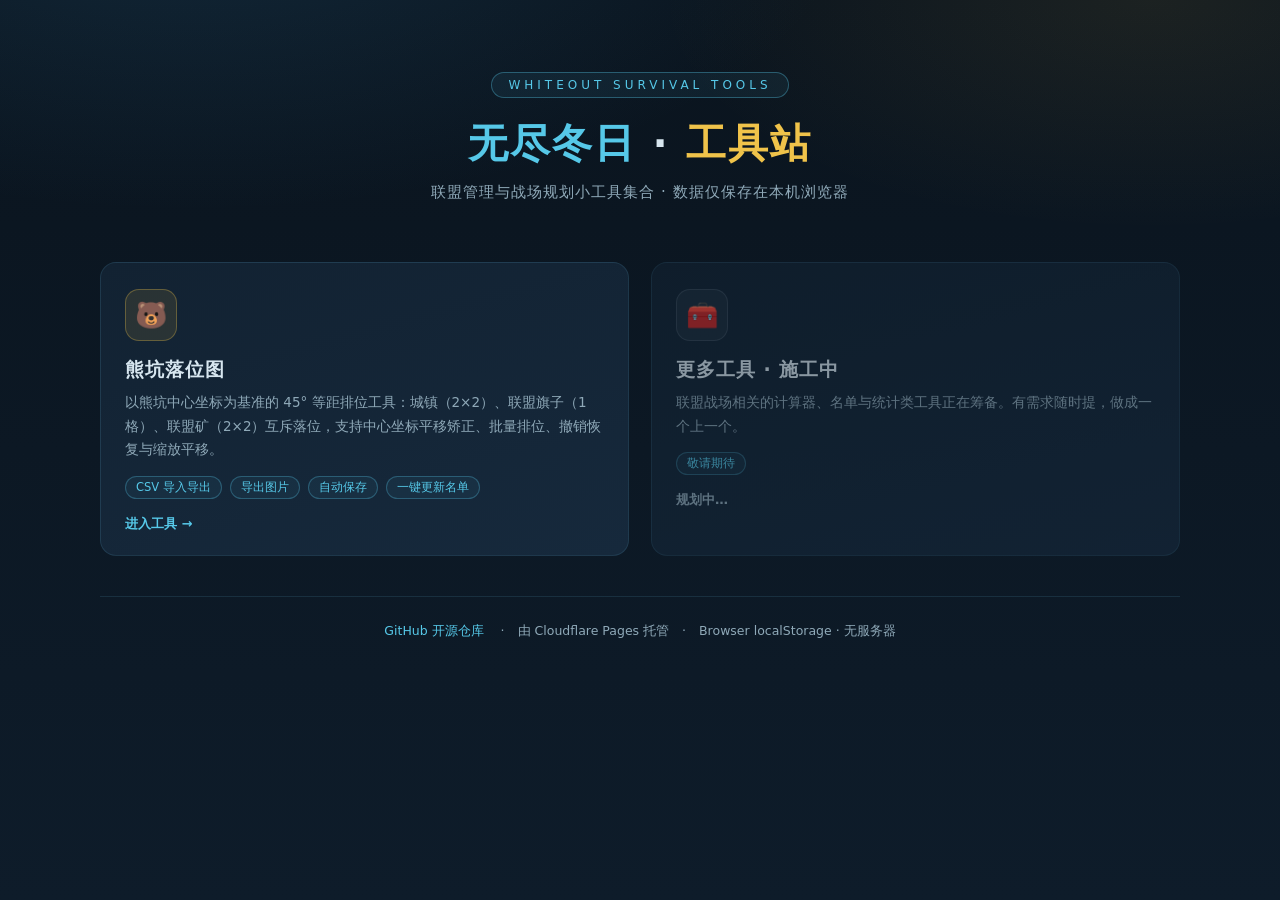
==== index.html @ 7c689478 "新增工具站首页：导航卡片布局，熊坑工具迁移至 /bearpit/ 子路径" ====
<!DOCTYPE html>
<html lang="zh-CN">
<head>
<meta charset="UTF-8" />
<meta name="viewport" content="width=device-width, initial-scale=1" />
<title>无尽冬日工具站 · Whiteout Survival Tools</title>
<style>
  :root {
    --bg0: #0a141e;
    --bg1: #0e1c2a;
    --card: #122232;
    --card-hi: #16293c;
    --line: rgba(88, 160, 190, 0.16);
    --txt: #d7e6ef;
    --txt-dim: #8fa9b8;
    --teal: #56c8e8;
    --gold: #f0c34a;
    --green: #38c870;
  }
  * { margin: 0; padding: 0; box-sizing: border-box; }
  body {
    min-height: 100vh;
    background:
      radial-gradient(1100px 500px at 15% -10%, rgba(46, 110, 150, 0.22), transparent 60%),
      radial-gradient(900px 420px at 90% 0%, rgba(240, 195, 74, 0.08), transparent 55%),
      linear-gradient(180deg, var(--bg0), var(--bg1));
    color: var(--txt);
    font-family: "Microsoft YaHei", "PingFang SC", "Segoe UI", system-ui, sans-serif;
    display: flex;
    flex-direction: column;
  }
  .wrap { width: min(1080px, 92vw); margin: 0 auto; }

  header { padding: 72px 0 34px; text-align: center; }
  .badge {
    display: inline-block;
    font-size: 12px; letter-spacing: 4px;
    color: var(--teal);
    border: 1px solid rgba(86, 200, 232, 0.35);
    border-radius: 999px;
    padding: 5px 16px;
    margin-bottom: 18px;
    background: rgba(86, 200, 232, 0.07);
  }
  h1 { font-size: 40px; font-weight: 800; letter-spacing: 2px; }
  h1 .snow { color: var(--teal); }
  h1 .fire { color: var(--gold); }
  .sub { margin-top: 12px; color: var(--txt-dim); font-size: 15px; letter-spacing: 1px; }

  .grid {
    display: grid;
    grid-template-columns: repeat(auto-fit, minmax(300px, 1fr));
    gap: 22px;
    padding: 26px 0 40px;
  }
  .tool {
    display: block;
    text-decoration: none;
    color: inherit;
    background: linear-gradient(165deg, var(--card), var(--card-hi));
    border: 1px solid var(--line);
    border-radius: 16px;
    padding: 26px 24px 22px;
    transition: transform .18s ease, border-color .18s ease, box-shadow .18s ease;
    position: relative;
    overflow: hidden;
  }
  .tool:hover {
    transform: translateY(-4px);
    border-color: rgba(86, 200, 232, 0.45);
    box-shadow: 0 14px 34px rgba(0, 0, 0, 0.35);
  }
  .tool .icon {
    width: 52px; height: 52px;
    display: grid; place-items: center;
    font-size: 26px;
    border-radius: 14px;
    background: rgba(86, 200, 232, 0.1);
    border: 1px solid rgba(86, 200, 232, 0.25);
    margin-bottom: 16px;
  }
  .tool.warm .icon { background: rgba(240, 195, 74, 0.1); border-color: rgba(240, 195, 74, 0.3); }
  .tool h2 { font-size: 19px; margin-bottom: 8px; letter-spacing: 1px; }
  .tool p { color: var(--txt-dim); font-size: 13.5px; line-height: 1.75; }
  .tool .tags { margin-top: 14px; display: flex; flex-wrap: wrap; gap: 8px; }
  .tag {
    font-size: 11.5px; color: var(--teal);
    border: 1px solid rgba(86, 200, 232, 0.3);
    border-radius: 999px; padding: 3px 10px;
    background: rgba(86, 200, 232, 0.06);
  }
  .tool .go {
    margin-top: 16px; font-size: 13px; color: var(--teal);
    display: inline-flex; align-items: center; gap: 6px; font-weight: 600;
  }
  .tool:hover .go { text-decoration: underline; }

  .tool.soon { opacity: .62; pointer-events: none; }
  .tool.soon .icon { background: rgba(140, 160, 175, 0.08); border-color: rgba(140, 160, 175, 0.2); }
  .tool.soon .go { color: var(--txt-dim); }

  footer {
    margin-top: auto;
    padding: 26px 0 34px;
    text-align: center;
    color: var(--txt-dim);
    font-size: 12.5px;
    border-top: 1px solid var(--line);
  }
  footer a { color: var(--teal); text-decoration: none; }
  footer a:hover { text-decoration: underline; }
</style>
</head>
<body>

<header class="wrap">
  <div class="badge">WHITEOUT SURVIVAL TOOLS</div>
  <h1><span class="snow">无尽冬日</span> · <span class="fire">工具站</span></h1>
  <div class="sub">联盟管理与战场规划小工具集合 · 数据仅保存在本机浏览器</div>
</header>

<main class="wrap">
  <div class="grid">

    <a class="tool warm" href="bearpit/">
      <div class="icon">🐻</div>
      <h2>熊坑落位图</h2>
      <p>以熊坑中心坐标为基准的 45° 等距排位工具：城镇（2×2）、联盟旗子（1 格）、联盟矿（2×2）互斥落位，支持中心坐标平移矫正、批量排位、撤销恢复与缩放平移。</p>
      <div class="tags">
        <span class="tag">CSV 导入导出</span>
        <span class="tag">导出图片</span>
        <span class="tag">自动保存</span>
        <span class="tag">一键更新名单</span>
      </div>
      <span class="go">进入工具 →</span>
    </a>

    <div class="tool soon">
      <div class="icon">🧰</div>
      <h2>更多工具 · 施工中</h2>
      <p>联盟战场相关的计算器、名单与统计类工具正在筹备。有需求随时提，做成一个上一个。</p>
      <div class="tags">
        <span class="tag">敬请期待</span>
      </div>
      <span class="go">规划中…</span>
    </div>

  </div>
</main>

<footer class="wrap">
  <a href="https://github.com/xy-bin/bearpit-layout" target="_blank" rel="noopener">GitHub 开源仓库</a>
  　·　由 Cloudflare Pages 托管　·　Browser localStorage · 无服务器
</footer>

</body>
</html>
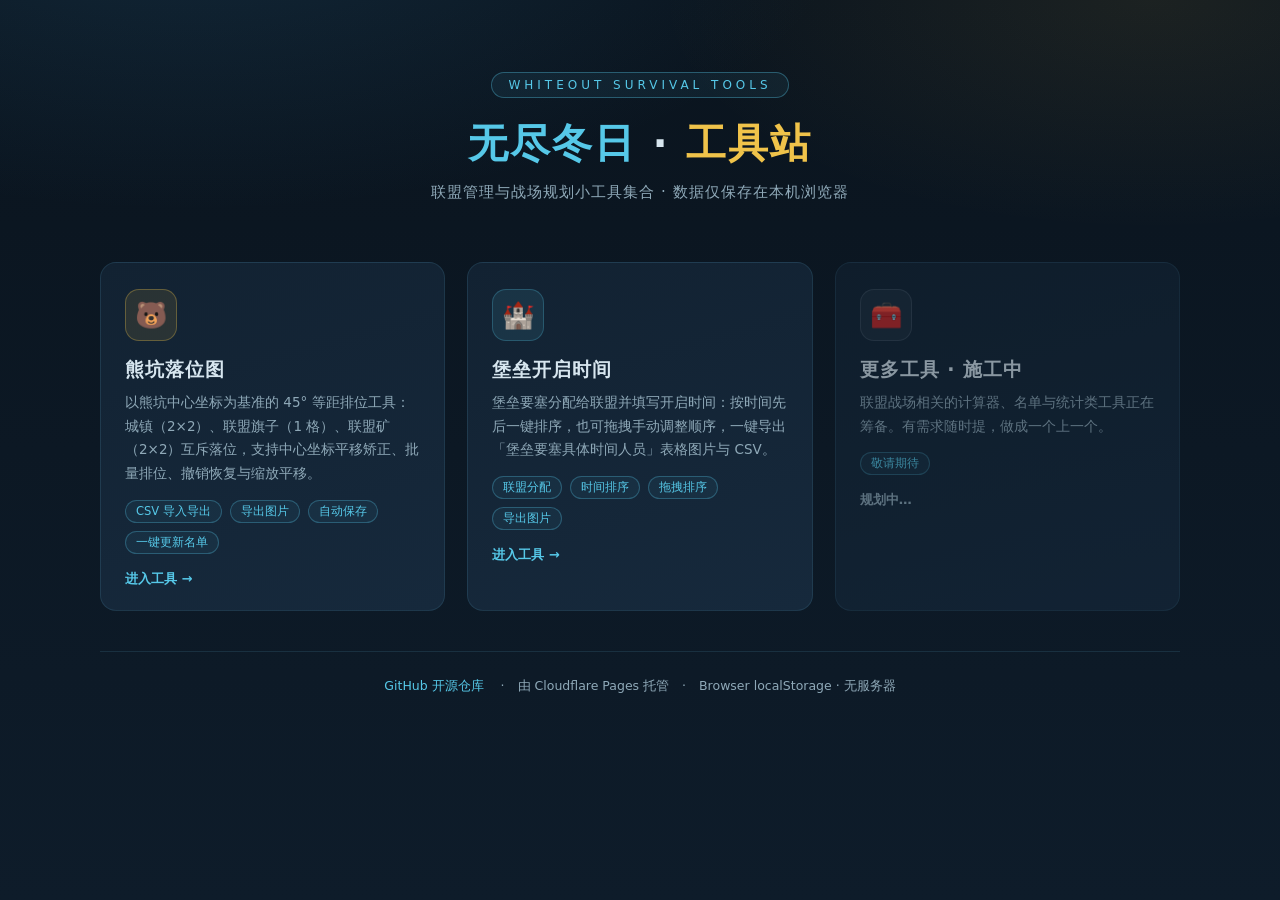
==== commit c333f7b0: "新增堡垒开启时间工具（/fortress/）：联盟分配、时间排序、拖拽排序、导出图片与CSV；熊坑页与首页加返回/入口" ====
--- a/index.html
+++ b/index.html
@@ -122,7 +122,7 @@
 <main class="wrap">
   <div class="grid">
 
-    <a class="tool warm" href="bearpit/">
+    <a class="tool warm" href="bearpit/index.html">
       <div class="icon">🐻</div>
       <h2>熊坑落位图</h2>
       <p>以熊坑中心坐标为基准的 45° 等距排位工具：城镇（2×2）、联盟旗子（1 格）、联盟矿（2×2）互斥落位，支持中心坐标平移矫正、批量排位、撤销恢复与缩放平移。</p>
@@ -131,6 +131,19 @@
         <span class="tag">导出图片</span>
         <span class="tag">自动保存</span>
         <span class="tag">一键更新名单</span>
+      </div>
+      <span class="go">进入工具 →</span>
+    </a>
+
+    <a class="tool" href="fortress/index.html">
+      <div class="icon">🏰</div>
+      <h2>堡垒开启时间</h2>
+      <p>堡垒要塞分配给联盟并填写开启时间：按时间先后一键排序，也可拖拽手动调整顺序，一键导出「堡垒要塞具体时间人员」表格图片与 CSV。</p>
+      <div class="tags">
+        <span class="tag">联盟分配</span>
+        <span class="tag">时间排序</span>
+        <span class="tag">拖拽排序</span>
+        <span class="tag">导出图片</span>
       </div>
       <span class="go">进入工具 →</span>
     </a>
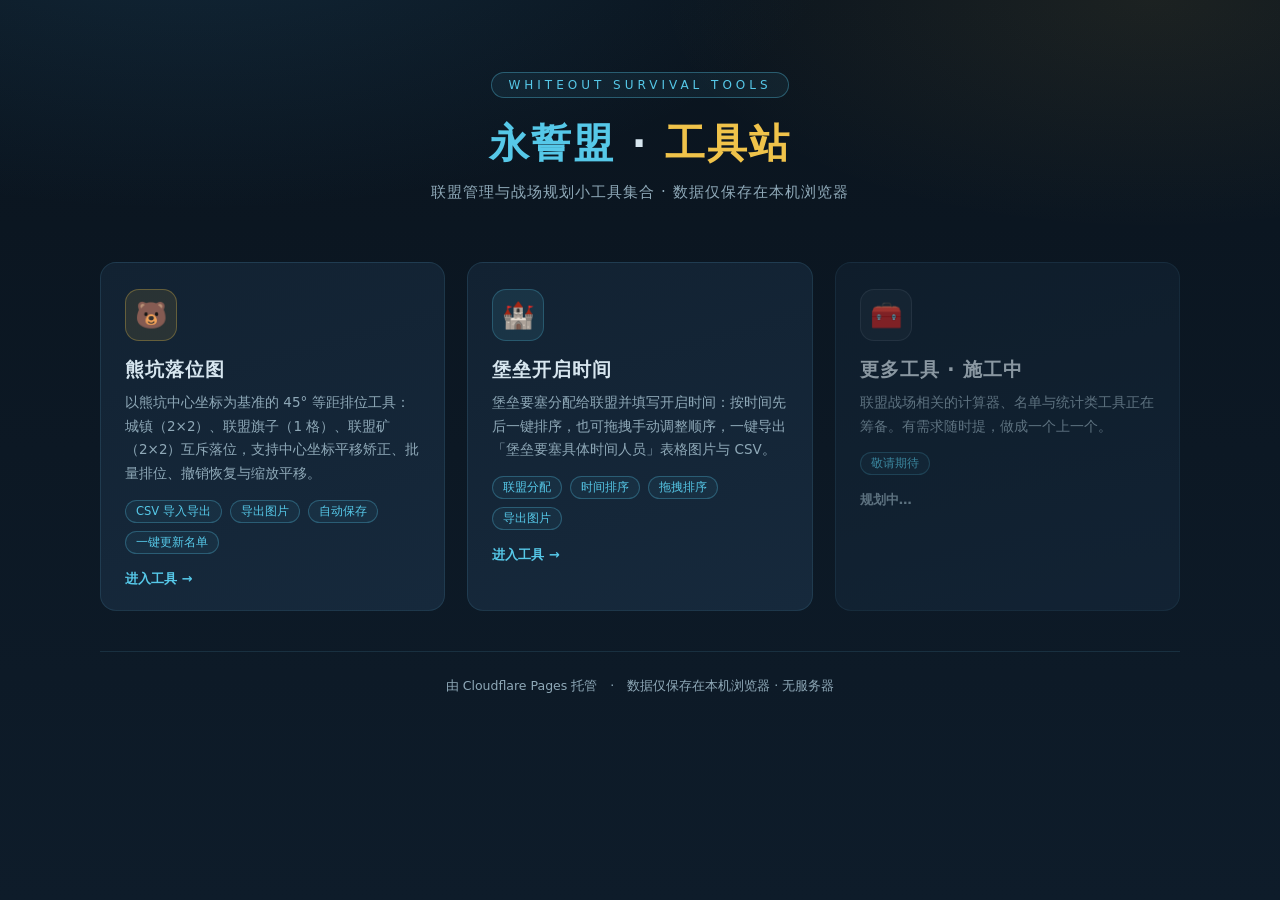
==== commit 1df1f5cd: "堡垒导出图标题/水印副标题/页脚可自定义并持久化；表格固定布局编辑时列不再移动；首页更名永誓盟·工具站并移除页脚GitHub" ====
--- a/index.html
+++ b/index.html
@@ -3,7 +3,7 @@
 <head>
 <meta charset="UTF-8" />
 <meta name="viewport" content="width=device-width, initial-scale=1" />
-<title>无尽冬日工具站 · Whiteout Survival Tools</title>
+<title>永誓盟 · 工具站</title>
 <style>
   :root {
     --bg0: #0a141e;
@@ -115,7 +115,7 @@
 
 <header class="wrap">
   <div class="badge">WHITEOUT SURVIVAL TOOLS</div>
-  <h1><span class="snow">无尽冬日</span> · <span class="fire">工具站</span></h1>
+  <h1><span class="snow">永誓盟</span> · <span class="fire">工具站</span></h1>
   <div class="sub">联盟管理与战场规划小工具集合 · 数据仅保存在本机浏览器</div>
 </header>
 
@@ -162,8 +162,7 @@
 </main>
 
 <footer class="wrap">
-  <a href="https://github.com/xy-bin/bearpit-layout" target="_blank" rel="noopener">GitHub 开源仓库</a>
-  　·　由 Cloudflare Pages 托管　·　Browser localStorage · 无服务器
+  由 Cloudflare Pages 托管　·　数据仅保存在本机浏览器 · 无服务器
 </footer>
 
 </body>
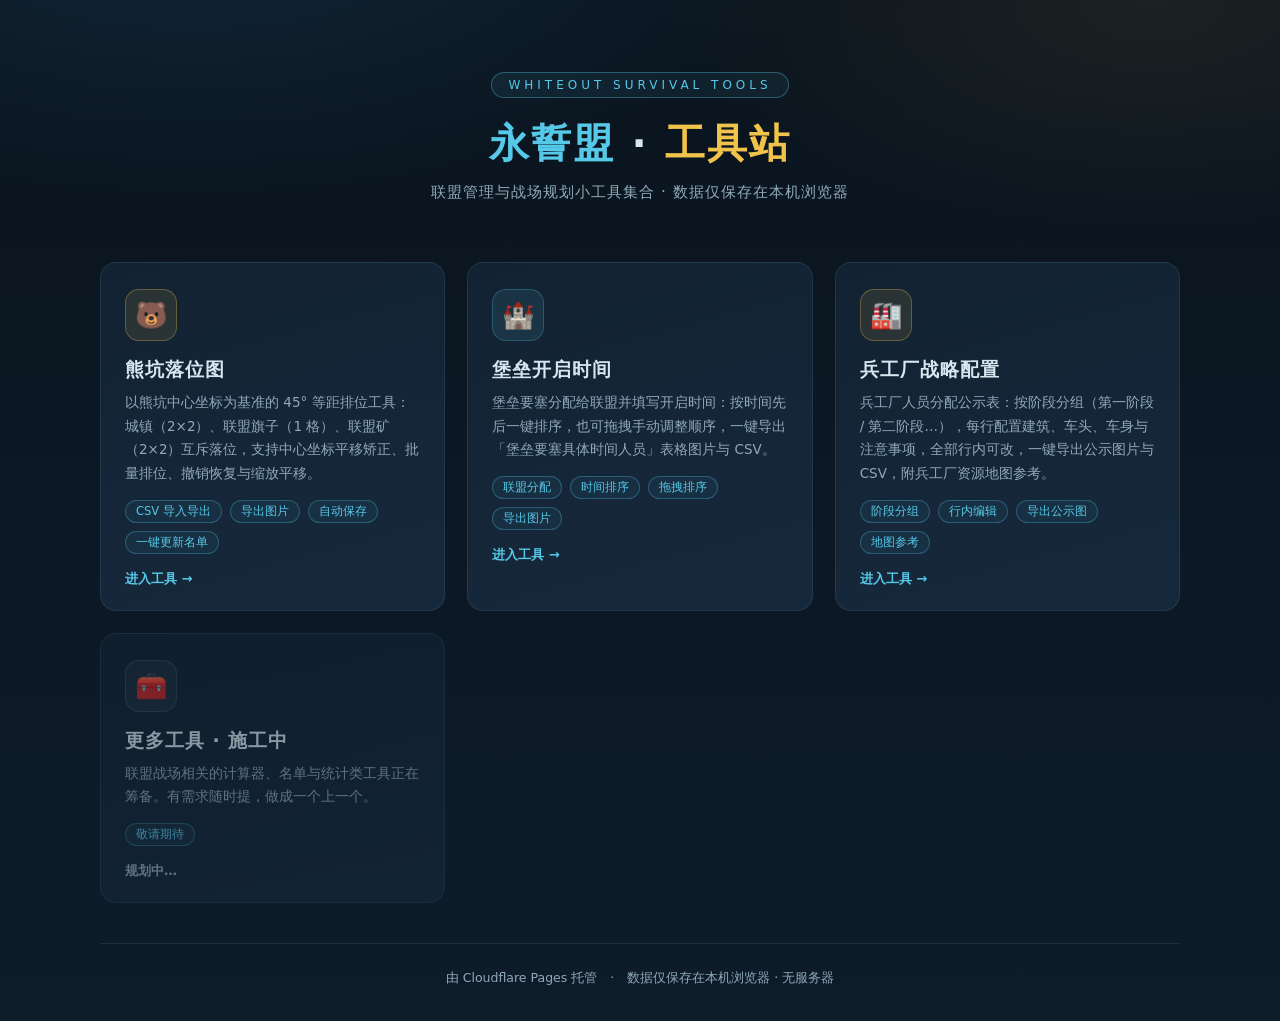
==== commit 8793dc9c: "新增兵工厂战略配置工具（/arsenal/）：阶段分组、行内编辑、导出公示图片与CSV、地图参考；首页加卡片" ====
--- a/index.html
+++ b/index.html
@@ -3,6 +3,7 @@
 <head>
 <meta charset="UTF-8" />
 <meta name="viewport" content="width=device-width, initial-scale=1" />
+<meta name="theme-color" content="#0a141e" />
 <title>永誓盟 · 工具站</title>
 <style>
   :root {
@@ -109,6 +110,21 @@
   }
   footer a { color: var(--teal); text-decoration: none; }
   footer a:hover { text-decoration: underline; }
+
+  @media (max-width: 640px) {
+    header { padding: 44px 0 24px; }
+    h1 { font-size: 29px; }
+    .badge { letter-spacing: 2px; padding: 4px 13px; }
+    .sub { font-size: 13px; }
+    .grid { gap: 14px; padding: 18px 0 28px; }
+    .tool { padding: 20px 18px 18px; }
+    .tool .icon { width: 44px; height: 44px; font-size: 22px; border-radius: 12px; }
+    .tool h2 { font-size: 17.5px; }
+    footer { padding: 20px 0 26px; }
+  }
+  @media (hover: none) {
+    .tool:hover { transform: none; box-shadow: none; }
+  }
 </style>
 </head>
 <body>
@@ -148,6 +164,19 @@
       <span class="go">进入工具 →</span>
     </a>
 
+    <a class="tool warm" href="arsenal/index.html">
+      <div class="icon">🏭</div>
+      <h2>兵工厂战略配置</h2>
+      <p>兵工厂人员分配公示表：按阶段分组（第一阶段 / 第二阶段…），每行配置建筑、车头、车身与注意事项，全部行内可改，一键导出公示图片与 CSV，附兵工厂资源地图参考。</p>
+      <div class="tags">
+        <span class="tag">阶段分组</span>
+        <span class="tag">行内编辑</span>
+        <span class="tag">导出公示图</span>
+        <span class="tag">地图参考</span>
+      </div>
+      <span class="go">进入工具 →</span>
+    </a>
+
     <div class="tool soon">
       <div class="icon">🧰</div>
       <h2>更多工具 · 施工中</h2>
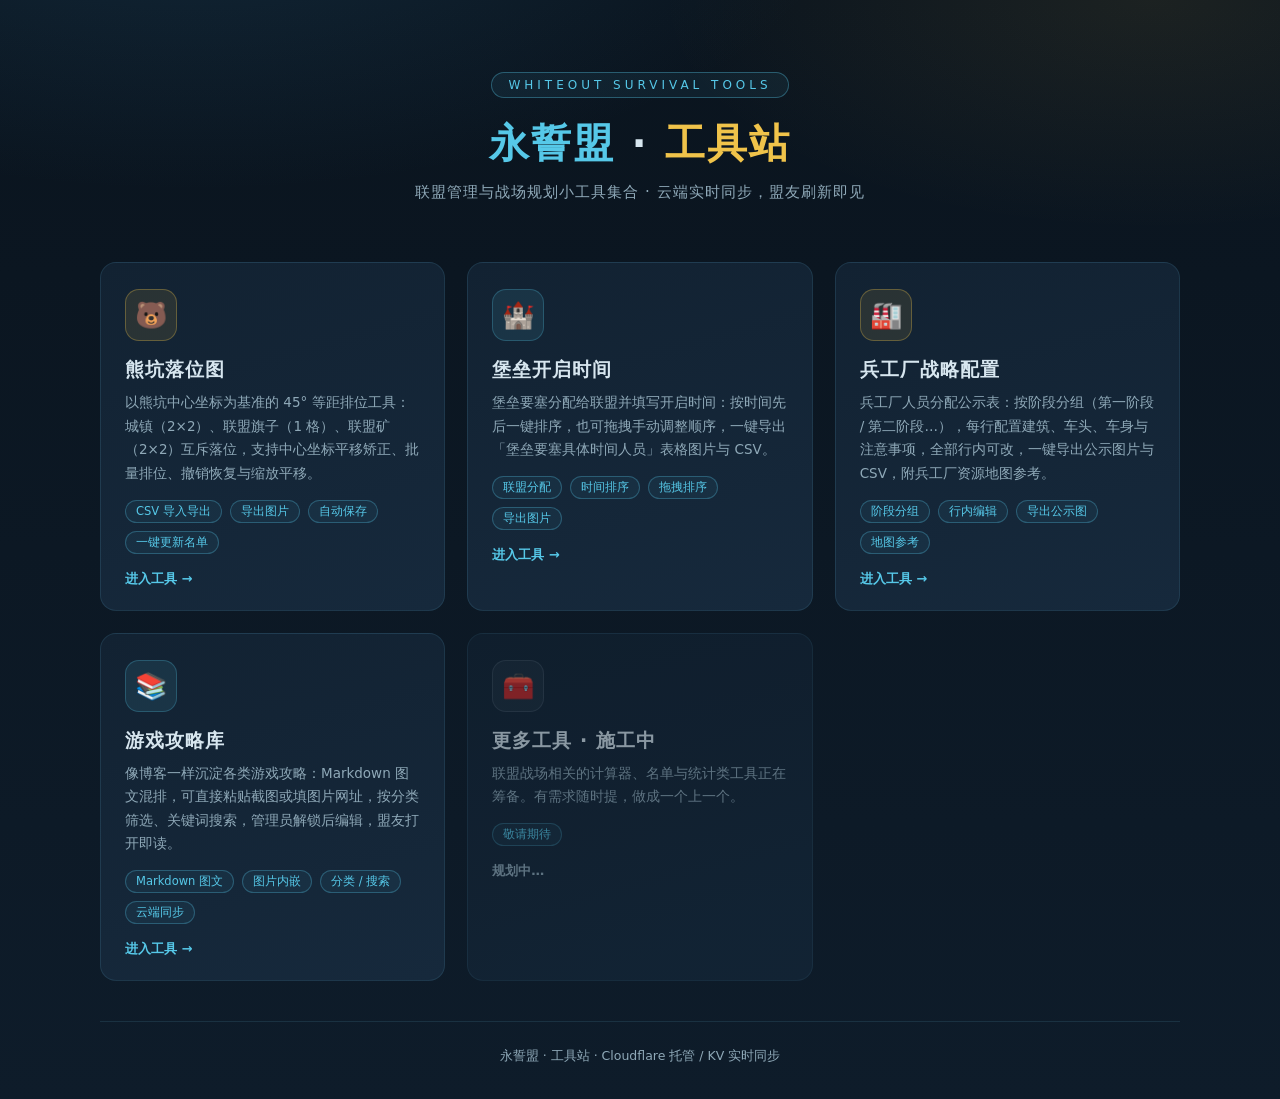
==== commit 2403b237: "新增第4个工具 游戏攻略库：Markdown图文编辑(白名单防XSS)+粘贴/选图压缩内嵌+外链、卡片列表/分类筛选/搜索/详情、VOE666解锁编辑与KV云端同步、首页加入口；版本号 2026111" ====
--- a/index.html
+++ b/index.html
@@ -132,7 +132,7 @@
 <header class="wrap">
   <div class="badge">WHITEOUT SURVIVAL TOOLS</div>
   <h1><span class="snow">永誓盟</span> · <span class="fire">工具站</span></h1>
-  <div class="sub">联盟管理与战场规划小工具集合 · 数据仅保存在本机浏览器</div>
+  <div class="sub">联盟管理与战场规划小工具集合 · 云端实时同步，盟友刷新即见</div>
 </header>
 
 <main class="wrap">
@@ -177,6 +177,19 @@
       <span class="go">进入工具 →</span>
     </a>
 
+    <a class="tool" href="guides/index.html">
+      <div class="icon">📚</div>
+      <h2>游戏攻略库</h2>
+      <p>像博客一样沉淀各类游戏攻略：Markdown 图文混排，可直接粘贴截图或填图片网址，按分类筛选、关键词搜索，管理员解锁后编辑，盟友打开即读。</p>
+      <div class="tags">
+        <span class="tag">Markdown 图文</span>
+        <span class="tag">图片内嵌</span>
+        <span class="tag">分类 / 搜索</span>
+        <span class="tag">云端同步</span>
+      </div>
+      <span class="go">进入工具 →</span>
+    </a>
+
     <div class="tool soon">
       <div class="icon">🧰</div>
       <h2>更多工具 · 施工中</h2>
@@ -191,7 +204,7 @@
 </main>
 
 <footer class="wrap">
-  由 Cloudflare Pages 托管　·　数据仅保存在本机浏览器 · 无服务器
+  永誓盟 · 工具站 · Cloudflare 托管 / KV 实时同步
 </footer>
 
 </body>
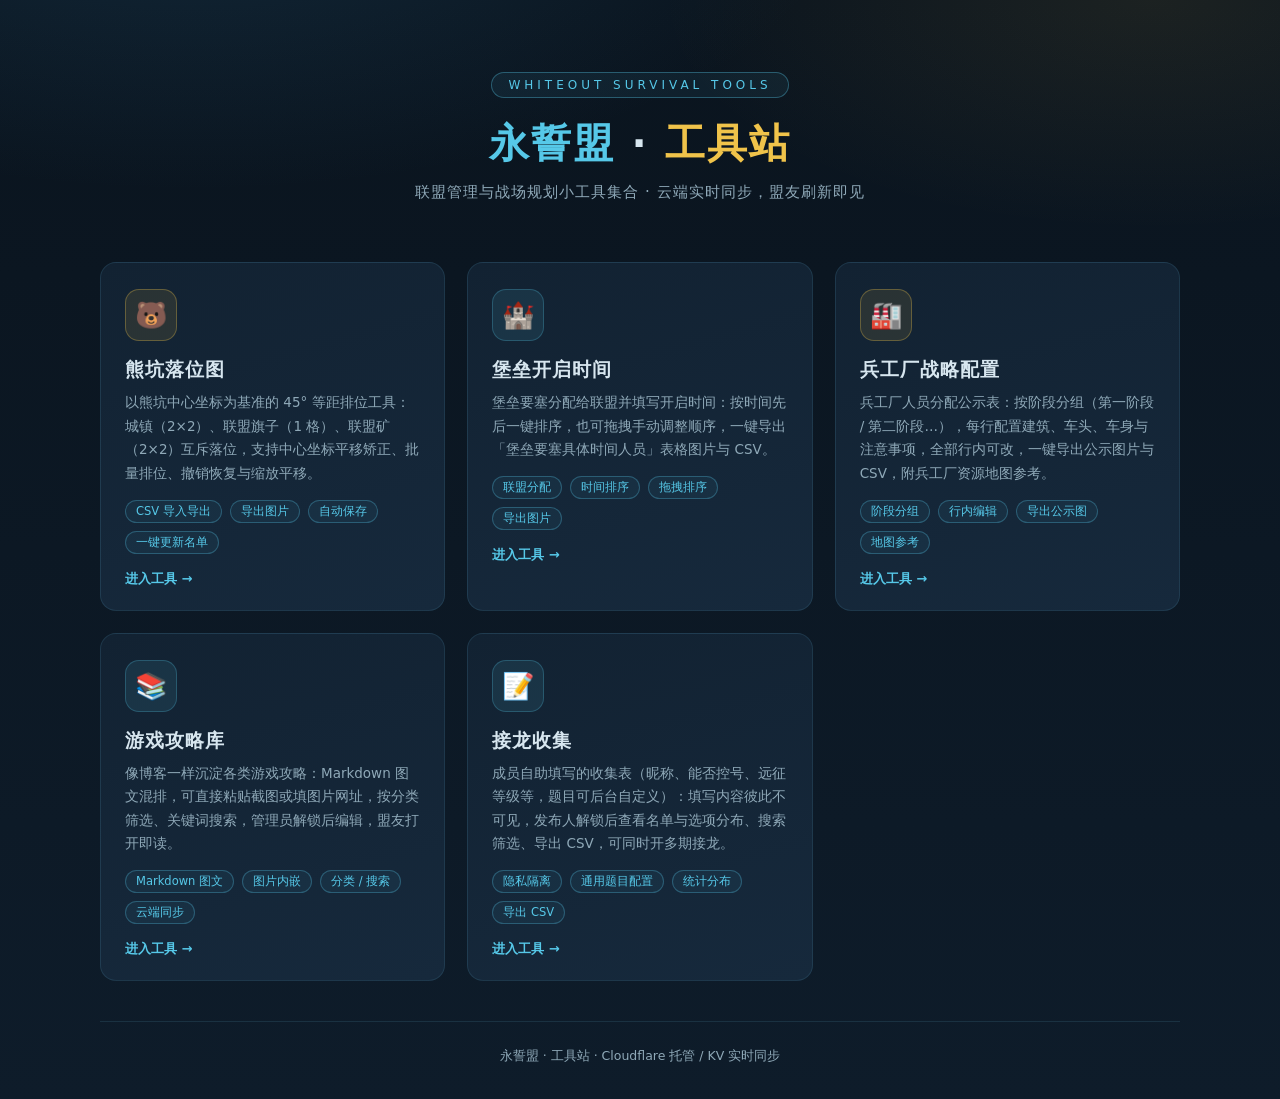
==== commit e7ce19c0: "新增接龙收集工具：成员匿名提交隐私隔离 + 后台统计导出 + 通用题目配置" ====
--- a/index.html
+++ b/index.html
@@ -190,15 +190,18 @@
       <span class="go">进入工具 →</span>
     </a>
 
-    <div class="tool soon">
-      <div class="icon">🧰</div>
-      <h2>更多工具 · 施工中</h2>
-      <p>联盟战场相关的计算器、名单与统计类工具正在筹备。有需求随时提，做成一个上一个。</p>
-      <div class="tags">
-        <span class="tag">敬请期待</span>
-      </div>
-      <span class="go">规划中…</span>
-    </div>
+    <a class="tool" href="chain/index.html">
+      <div class="icon">📝</div>
+      <h2>接龙收集</h2>
+      <p>成员自助填写的收集表（昵称、能否控号、远征等级等，题目可后台自定义）：填写内容彼此不可见，发布人解锁后查看名单与选项分布、搜索筛选、导出 CSV，可同时开多期接龙。</p>
+      <div class="tags">
+        <span class="tag">隐私隔离</span>
+        <span class="tag">通用题目配置</span>
+        <span class="tag">统计分布</span>
+        <span class="tag">导出 CSV</span>
+      </div>
+      <span class="go">进入工具 →</span>
+    </a>
 
   </div>
 </main>
